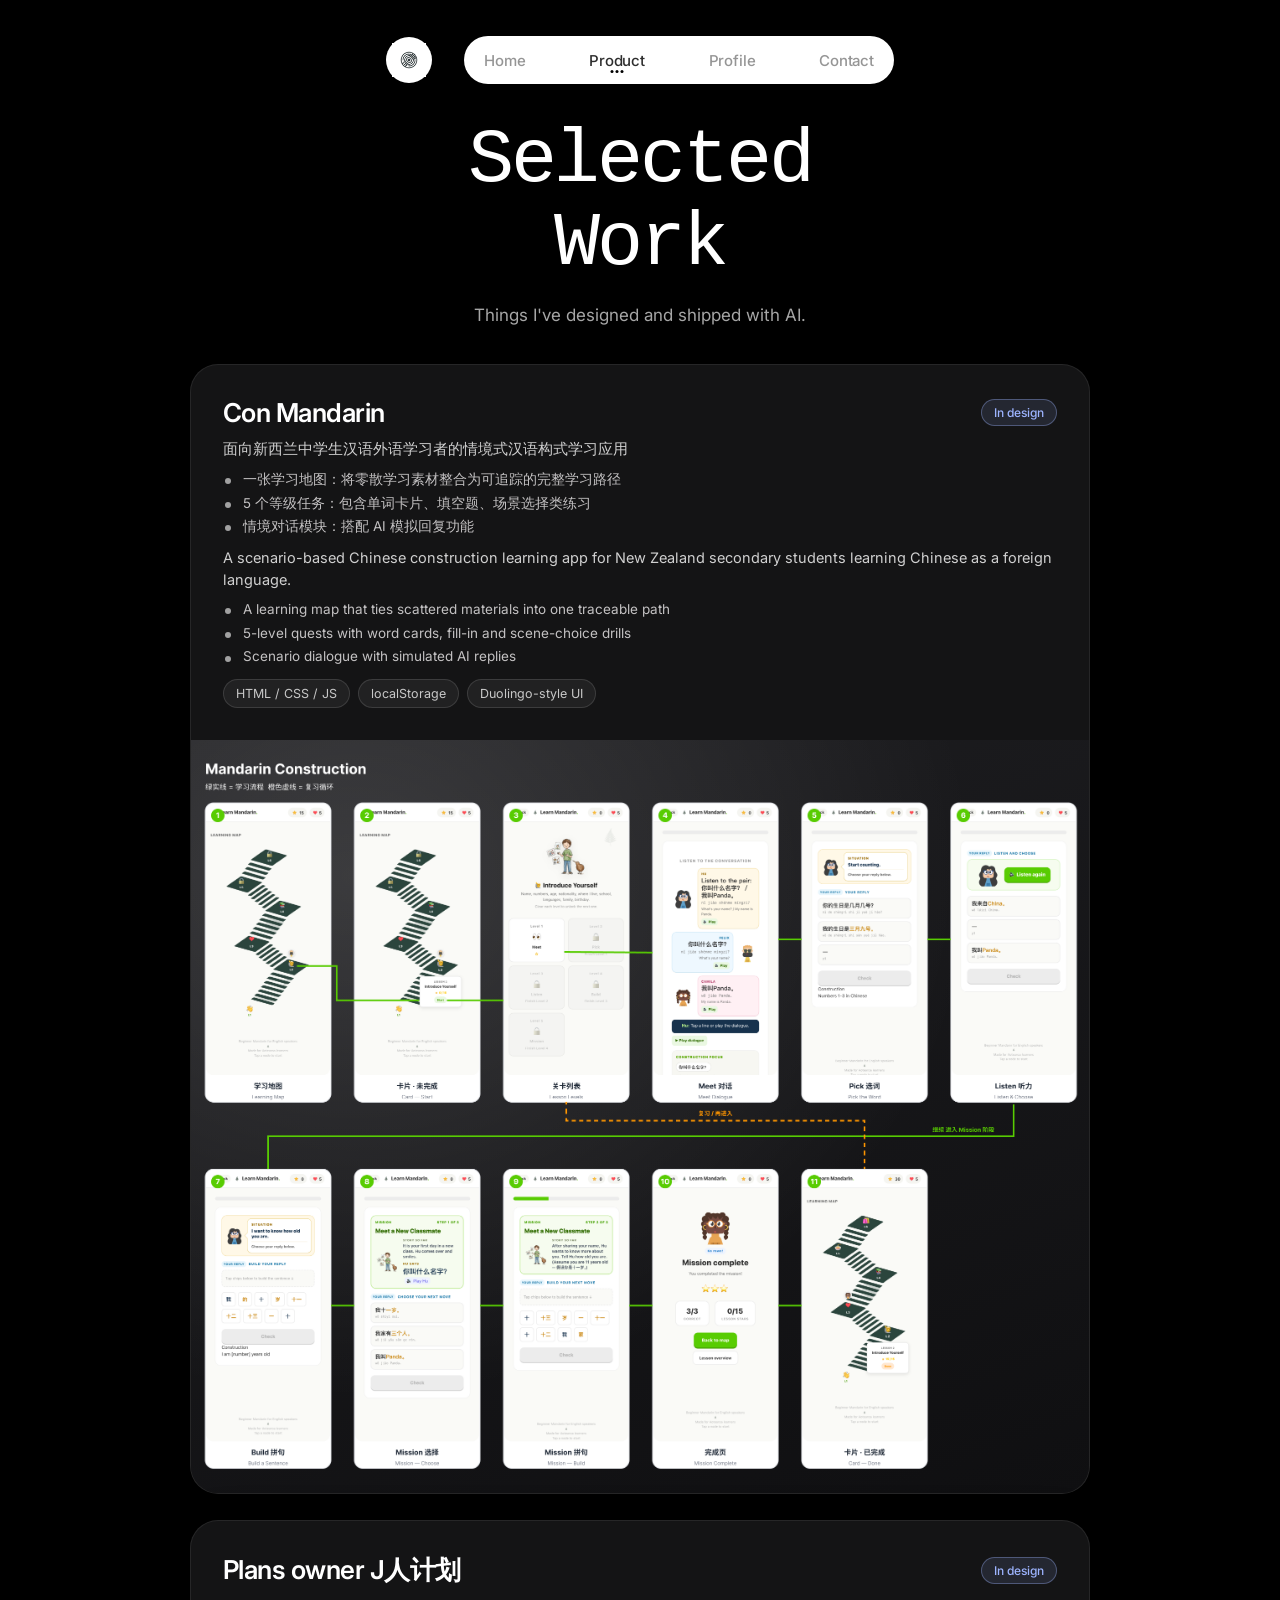
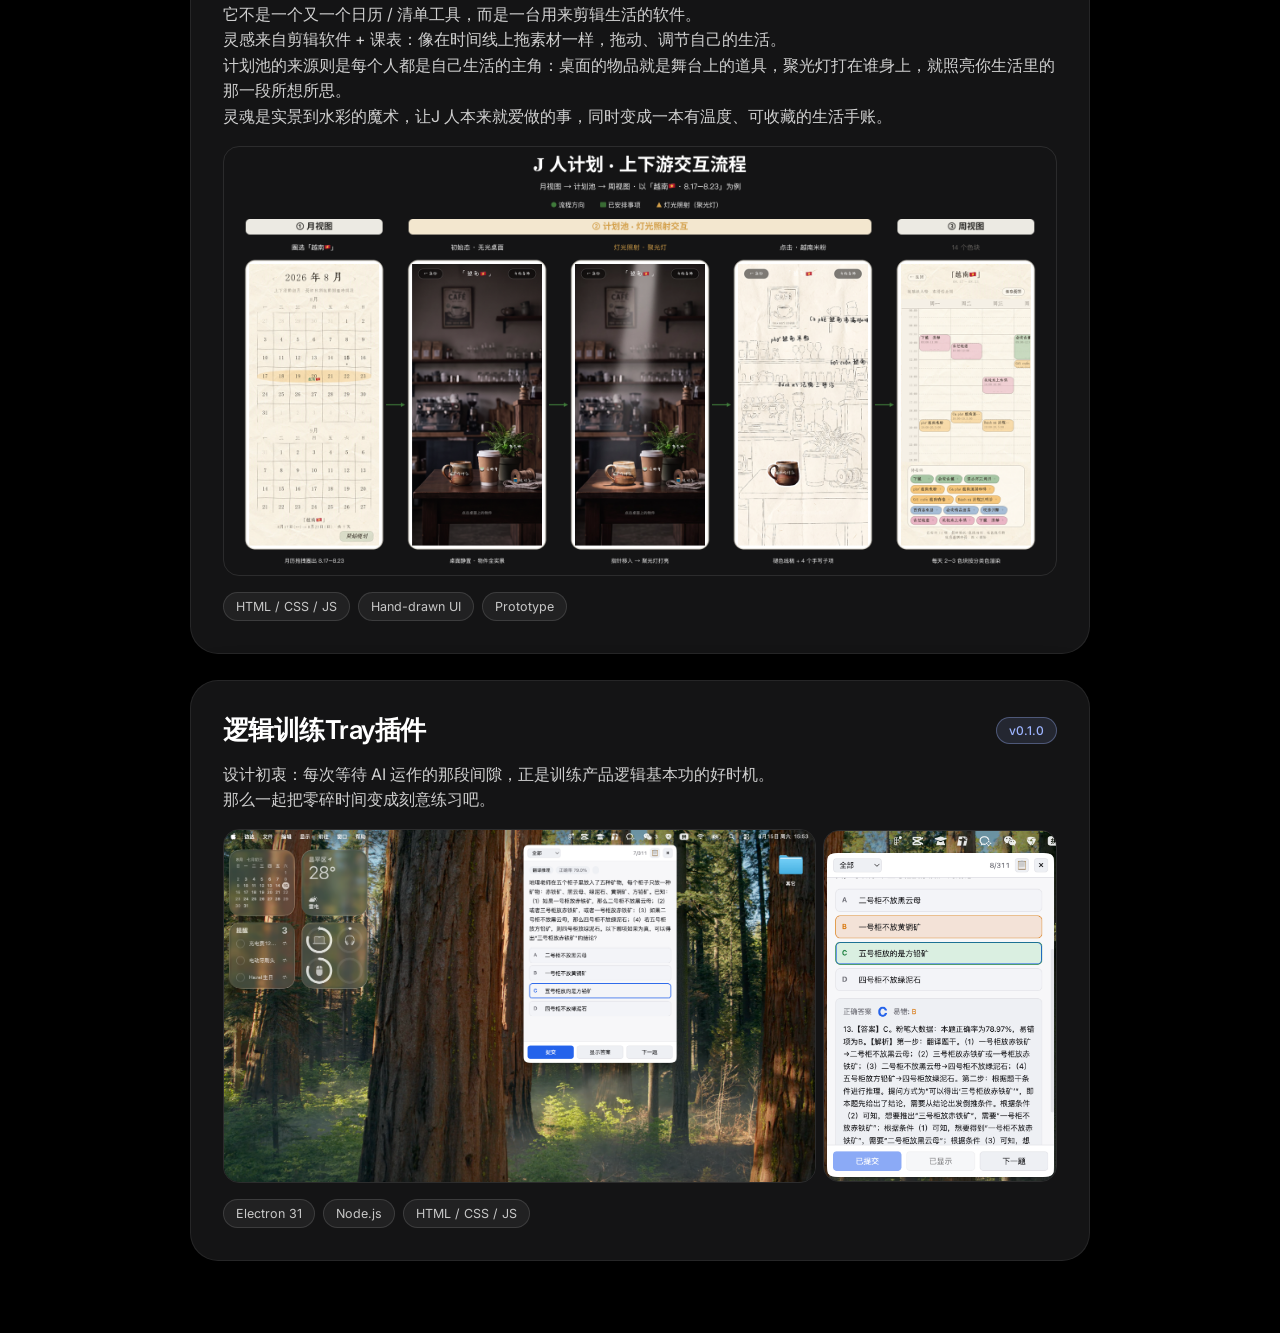
==== product.html @ a09fa34e "Initial commit: Intelligence That Grows With You landing page" ====
<!DOCTYPE html>
<html lang="en">
<head>
  <meta charset="UTF-8" />
  <meta name="viewport" content="width=device-width, initial-scale=1.0" />
  <title>Selected Work — Intelligence That Grows With You</title>

  <link rel="preconnect" href="https://fonts.googleapis.com" />
  <link rel="preconnect" href="https://fonts.gstatic.com" crossorigin />
  <link
    href="https://fonts.googleapis.com/css2?family=Inter:wght@400;500;600&display=swap"
    rel="stylesheet"
  />
  <link
    href="https://db.onlinewebfonts.com/c/8cb707a9b8a73f8a7403336b861c3074?family=BubbledotICG-FinePos"
    rel="stylesheet"
  />
  <link rel="stylesheet" href="styles.css?v=2" />
</head>
<body class="scroll-page">
  <div class="bg" aria-hidden="true">
    <video class="bg-video" autoplay muted loop playsinline>
      <source
        src="https://d8j0ntlcm91z4.cloudfront.net/user_38xzZboKViGWJOttwIXH07lWA1P/hf_20260809_012548_ef22562c-c0ae-4816-ad9d-f8922af4e6a7.mp4"
        type="video/mp4"
      />
    </video>
  </div>

  <div class="page page-scroll">
    <header class="header">
      <a class="logo" href="index.html" aria-label="Home">
        <img src="assets/logo.webp" alt="" width="52" height="52" />
      </a>

      <nav class="nav-pill" aria-label="Primary">
        <a class="nav-link" href="index.html">Home</a>
        <a class="nav-link active" href="product.html">Product</a>
        <a class="nav-link" href="profile.html">Profile</a>
        <a class="nav-link" href="contact.html">Contact</a>
      </nav>

      <button
        class="burger"
        type="button"
        aria-label="Menu"
        aria-expanded="false"
        aria-controls="mobile-menu"
      >
        <span></span><span></span><span></span>
      </button>
    </header>

    <main class="work">
      <h1 class="work-title">
        <span class="line">Selected</span>
        <span class="line">Work</span>
      </h1>

      <p class="work-sub anim" style="--d: 0.3s">
        Things I've designed and shipped with AI.
      </p>

      <div class="cards">
        <!-- Featured: 构式小课堂 -->
        <article class="card featured anim" style="--d: 0.42s">
          <div class="card-media">
            <img src="assets/shot-construct-v3.png" alt="构式小课堂学习地图" />
          </div>
          <div class="card-body">
            <div class="card-top">
              <h2 class="card-title">Con Mandarin</h2>
              <span class="badge badge-wip">In design</span>
            </div>
            <p class="card-tagline">
              面向新西兰中学生汉语外语学习者的情境式汉语构式学习应用
            </p>
            <ul class="card-points">
              <li>一张学习地图：将零散学习素材整合为可追踪的完整学习路径</li>
              <li>5 个等级任务：包含单词卡片、填空题、场景选择类练习</li>
              <li>情境对话模块：搭配 AI 模拟回复功能</li>
            </ul>
            <p class="card-tagline">
              A scenario-based Chinese construction learning app for New Zealand
              secondary students learning Chinese as a foreign language.
            </p>
            <ul class="card-points">
              <li>A learning map that ties scattered materials into one traceable path</li>
              <li>5-level quests with word cards, fill-in and scene-choice drills</li>
              <li>Scenario dialogue with simulated AI replies</li>
            </ul>
            <div class="card-tags">
              <span>HTML / CSS / JS</span>
              <span>localStorage</span>
              <span>Duolingo-style UI</span>
            </div>
          </div>
        </article>

        <!-- Compact: J人计划规划工具 -->
        <article class="card compact anim" style="--d: 0.52s">
          <div class="card-body">
            <div class="card-top">
              <h2 class="card-title">Plans owner J人计划</h2>
              <span class="badge badge-wip">In design</span>
            </div>
            <p class="card-tagline">
              它不是一个又一个日历 / 清单工具，而是一台用来剪辑生活的软件。<br />
              灵感来自剪辑软件 + 课表：像在时间线上拖素材一样，拖动、调节自己的生活。<br />
              计划池的来源则是每个人都是自己生活的主角：桌面的物品就是舞台上的道具，聚光灯打在谁身上，就照亮你生活里的那一段所想所思。<br />
              灵魂是实景到水彩的魔术，让J 人本来就爱做的事，同时变成一本有温度、可收藏的生活手账。
            </p>
            <div class="card-screens card-screens--flow">
              <img
                src="assets/shot-plan-j-flow.png"
                alt="J人计划交互流程：月视图 → 计划池 → 灯光照射 → 点亮贴起来 → 周视图"
              />
            </div>
            <div class="card-tags">
              <span>HTML / CSS / JS</span>
              <span>Hand-drawn UI</span>
              <span>Prototype</span>
            </div>
          </div>
        </article>

        <!-- Compact: lj-tray -->
        <article class="card compact anim" style="--d: 0.62s">
          <div class="card-body">
            <div class="card-top">
              <h2 class="card-title">逻辑训练Tray插件</h2>
              <span class="badge badge-wip">v0.1.0</span>
            </div>
            <p class="card-tagline">
              设计初衷：每次等待 AI 运作的那段间隙，正是训练产品逻辑基本功的好时机。<br />
              那么一起把零碎时间变成刻意练习吧。
            </p>
            <div class="card-screens card-screens--tray">
              <img src="assets/shot-lj-tray-1.png" alt="逻辑训练Tray插件 macOS 菜单栏界面" />
              <img src="assets/shot-lj-tray-2.png" alt="逻辑训练Tray插件答题界面" />
            </div>
            <div class="card-tags">
              <span>Electron 31</span>
              <span>Node.js</span>
              <span>HTML / CSS / JS</span>
            </div>
          </div>
        </article>
      </div>
    </main>
  </div>

  <div class="menu-overlay" hidden></div>
  <div class="menu-sheet" id="mobile-menu" hidden>
    <a class="menu-link" href="index.html">Home</a>
    <a class="menu-link active" href="product.html">Product</a>
    <a class="menu-link" href="profile.html">Profile</a>
    <a class="menu-link" href="contact.html">Contact</a>
  </div>

  <script src="main.js?v=2" defer></script>
</body>
</html>
---- styles.css ----
/* ============================================================
   Intelligence Designed To Evolve — landing page
   ============================================================ */

@font-face {
  font-family: "Geist Pixel Circle";
  src: url("fonts/GeistPixel-Circle.woff2") format("woff2");
  font-weight: 400;
  font-display: swap;
}

:root {
  --bg: #000000;
  --text: #ffffff;
  --muted: #8e8e8e;
  --nav-text: #2e2e2e;
  --pill-dark: #28282a;
  --sign-in-text: #c8c8c8;
  --nav-shadow: 0 4px 14px rgba(0, 0, 0, 0.16);
  --trust-bg: #28282a;
  --trust-border: rgba(255, 255, 255, 0.4);
  --trust-text: #c4c2c3;
  --font-sans: "Inter", "Segoe UI", system-ui, sans-serif;
  --font-display: "BubbledotICG-FinePos", "Geist Pixel Circle", monospace;
}

* {
  box-sizing: border-box;
  margin: 0;
  padding: 0;
}

html,
body {
  height: 100%;
}

body {
  background: var(--bg);
  color: var(--text);
  font-family: var(--font-sans);
  overflow: hidden;
  height: 100vh;
  height: 100dvh;
  -webkit-font-smoothing: antialiased;
  -moz-osx-font-smoothing: grayscale;
}

[hidden] {
  display: none !important;
}

/* ============================== Background ============================== */

.bg {
  position: absolute;
  inset: 0;
  background: #000;
  overflow: hidden;
  z-index: 0;
}

.bg-video {
  position: absolute;
  inset: 0;
  width: 100%;
  height: 100%;
  object-fit: cover;
  pointer-events: none;
  z-index: 0;
}

/* ============================== Page layout ============================== */

.page {
  position: relative;
  z-index: 1;
  display: flex;
  flex-direction: column;
  align-items: center;
  justify-content: center;
  padding: clamp(20px, 3vh, 40px) clamp(16px, 3.4vw, 40px);
  height: 100vh;
  height: 100dvh;
  overflow: hidden;
}

/* ============================== Header ============================== */

.header {
  flex-shrink: 0;
  display: flex;
  align-items: center;
  justify-content: center;
  gap: clamp(20px, 3vw, 32px);
  width: 100%;
  max-width: 900px;
  z-index: 1;
  animation: slideDown 0.7s cubic-bezier(0.22, 1, 0.36, 1) both;
}

@keyframes slideDown {
  from {
    opacity: 0;
    transform: translateY(-18px);
  }
  to {
    opacity: 1;
    transform: translateY(0);
  }
}

.logo {
  flex-shrink: 0;
  display: grid;
  place-items: center;
  width: clamp(40px, 4.4vw, 46px);
  height: clamp(40px, 4.4vw, 46px);
  border-radius: 50%;
  background: #fff;
  box-shadow: var(--nav-shadow);
  border: none;
  cursor: pointer;
  transition: transform 0.3s ease;
}

.logo:hover {
  transform: scale(1.04);
}

.logo img {
  width: 72%;
  height: 72%;
  object-fit: contain;
}

.nav-pill {
  display: flex;
  align-items: center;
  justify-content: space-between;
  gap: 4px;
  background: #fff;
  height: clamp(44px, 5.2vw, 48px);
  max-width: 430px;
  flex: 1;
  padding: 4px 8px;
  border-radius: 999px;
  box-shadow: var(--nav-shadow);
}

.nav-link {
  position: relative;
  font-family: var(--font-sans);
  font-weight: 500;
  font-size: clamp(13px, 1.4vw, 15px);
  letter-spacing: -0.01em;
  color: var(--nav-text);
  text-decoration: none;
  white-space: nowrap;
  padding: 8px 12px;
  opacity: 0.5;
  transition: opacity 0.2s ease;
}

.nav-link:hover {
  opacity: 0.75;
}

.nav-link.active {
  opacity: 1;
}

.nav-link.active::after {
  content: "";
  position: absolute;
  left: 50%;
  bottom: 5px;
  transform: translateX(-50%);
  width: 3px;
  height: 3px;
  border-radius: 50%;
  background: #000;
  box-shadow: -5px 0 0 #000, 5px 0 0 #000;
}

/* ============================== Hero ============================== */

.hero {
  flex: 1;
  display: flex;
  flex-direction: column;
  align-items: center;
  justify-content: center;
  text-align: center;
  width: 100%;
  max-width: 1100px;
  z-index: 1;
}

.headline {
  font-family: var(--font-display);
  font-weight: 400;
  color: #fff;
  font-size: clamp(32px, 7vw, 112px);
  letter-spacing: -0.04em;
  line-height: 1.12;
  margin-bottom: clamp(12px, 2.2vh, 22px);
}

.headline .line {
  display: block;
  white-space: nowrap;
  overflow: hidden;
  opacity: 0;
  transform: translateY(14px);
  animation: headlineFade 0.85s cubic-bezier(0.22, 1, 0.36, 1) forwards;
}

.headline .line:nth-child(1) {
  animation-delay: 0.12s;
}

.headline .line:nth-child(2) {
  animation-delay: 0.3s;
}

@keyframes headlineFade {
  to {
    opacity: 1;
    transform: translateY(0);
  }
}

.subhead {
  max-width: min(560px, 92%);
  margin: 0 auto clamp(24px, 3.8vh, 36px);
  font-size: clamp(calc(14px + 2pt), calc(1.6vw + 2pt), calc(18px + 2pt));
  line-height: 1.55;
  font-weight: 400;
  color: #d0d0d0;
  opacity: 0.8;
}

.cta {
  display: inline-flex;
  align-items: center;
  justify-content: center;
  padding: clamp(11px, 1.6vh, 13px) clamp(22px, 3vw, 28px);
  border: none;
  border-radius: 999px;
  background: #fff;
  color: #000;
  font-family: var(--font-sans);
  font-weight: 600;
  font-size: clamp(13.5px, 1.5vw, 14.5px);
  cursor: pointer;
  text-decoration: none;
  box-shadow: 0 0 0 1px rgba(255, 255, 255, 0.15),
    0 0 22px rgba(255, 255, 255, 0.32), 0 0 44px rgba(255, 255, 255, 0.12);
  transition: transform 0.3s ease, box-shadow 0.3s ease;
}

.cta:hover {
  transform: translateY(-2px) scale(1.02);
  box-shadow: 0 0 0 1px rgba(255, 255, 255, 0.25),
    0 0 30px rgba(255, 255, 255, 0.5), 0 0 60px rgba(255, 255, 255, 0.2);
}

/* ============================== Stats footer ============================== */

.stats {
  flex-shrink: 0;
  display: grid;
  grid-template-columns: repeat(4, 1fr);
  gap: clamp(24px, 4vw, 64px);
  width: 100%;
  max-width: 1120px;
  z-index: 1;
  text-align: center;
}

.stat {
  display: flex;
  flex-direction: column;
  align-items: center;
  gap: 4px;
}

.stat-icon {
  font-family: var(--font-display);
  color: #fff;
  font-size: clamp(22px, 3vw, 33px);
  line-height: 1;
}

.stat-value {
  font-family: var(--font-sans);
  font-weight: 500;
  color: #fff;
  font-size: clamp(18px, 2.2vw, 26px);
  letter-spacing: -0.025em;
  font-variant-numeric: tabular-nums;
  line-height: 1.1;
}

.stat-label {
  color: var(--muted);
  font-size: clamp(11px, 1.2vw, 13px);
}

/* ============================== Shared entrance ============================== */

.anim {
  opacity: 0;
  transform: translateY(22px) scale(0.98);
  filter: blur(6px);
  animation: reveal 0.85s cubic-bezier(0.22, 1, 0.36, 1) forwards;
  animation-delay: var(--d, 0s);
}

.anim.anim-pulse {
  animation-name: revealPulse;
}

/* Released by JS after the entrance finishes so hover transforms work */
.anim-done {
  animation: none;
  opacity: 1;
  transform: none;
  filter: none;
}

@keyframes reveal {
  to {
    opacity: 1;
    transform: translateY(0) scale(1);
    filter: blur(0);
  }
}

@keyframes revealPulse {
  0% {
    opacity: 0;
    transform: translateY(22px) scale(0.98);
    filter: blur(6px);
  }
  55% {
    opacity: 1;
    transform: translateY(-2px) scale(1.04);
    filter: blur(0);
  }
  100% {
    opacity: 1;
    transform: translateY(0) scale(1);
    filter: blur(0);
  }
}

/* ============================== Mobile menu ============================== */

.burger {
  display: none;
  flex-direction: column;
  align-items: center;
  justify-content: center;
  gap: 5px;
  width: 48px;
  height: 48px;
  border: none;
  border-radius: 50%;
  background: var(--pill-dark);
  cursor: pointer;
  transition: background 0.3s ease;
}

.burger span {
  display: block;
  width: 18px;
  height: 1.5px;
  background: #fff;
  transition: transform 0.3s ease, background 0.3s ease, opacity 0.3s ease;
}

.burger.open {
  background: #fff;
}

.burger.open span {
  background: #000;
}

.burger.open span:nth-child(1) {
  transform: translateY(6.5px) rotate(45deg);
}

.burger.open span:nth-child(2) {
  opacity: 0;
}

.burger.open span:nth-child(3) {
  transform: translateY(-6.5px) rotate(-45deg);
}

.menu-overlay {
  position: fixed;
  inset: 0;
  background: rgba(0, 0, 0, 0.62);
  backdrop-filter: blur(6px);
  -webkit-backdrop-filter: blur(6px);
  z-index: 10;
  animation: overlayIn 0.28s ease both;
}

@keyframes overlayIn {
  from {
    opacity: 0;
  }
  to {
    opacity: 1;
  }
}

.menu-sheet {
  position: fixed;
  top: clamp(84px, 14vh, 104px);
  left: 50%;
  transform: translateX(-50%);
  display: flex;
  flex-direction: column;
  width: min(360px, calc(100% - 32px));
  padding: 22px 18px 20px;
  border-radius: 28px;
  background: #fff;
  box-shadow: 0 20px 60px rgba(0, 0, 0, 0.45);
  z-index: 11;
  animation: menuIn 0.38s cubic-bezier(0.22, 1, 0.36, 1) both;
}

@keyframes menuIn {
  from {
    opacity: 0;
    transform: translateX(-50%) translateY(-12px) scale(0.97);
  }
  to {
    opacity: 1;
    transform: translateX(-50%) translateY(0) scale(1);
  }
}

.menu-link {
  position: relative;
  display: block;
  padding: 14px 16px;
  text-align: center;
  font-family: var(--font-sans);
  font-weight: 500;
  font-size: 16px;
  color: #2e2e2e;
  text-decoration: none;
  opacity: 0;
  animation: linkIn 0.4s cubic-bezier(0.22, 1, 0.36, 1) forwards;
  animation-delay: var(--d, 0s);
}

.menu-link:nth-child(1) {
  --d: 0.05s;
}

.menu-link:nth-child(2) {
  --d: 0.1s;
}

.menu-link:nth-child(3) {
  --d: 0.15s;
}

.menu-link:nth-child(4) {
  --d: 0.2s;
}

.menu-link.active::after {
  content: "";
  position: absolute;
  left: 50%;
  bottom: 8px;
  transform: translateX(-50%);
  width: 3px;
  height: 3px;
  border-radius: 50%;
  background: #000;
  box-shadow: -5px 0 0 #000, 5px 0 0 #000;
}

@keyframes linkIn {
  from {
    opacity: 0;
    transform: translateY(8px);
  }
  to {
    opacity: 1;
    transform: translateY(0);
  }
}

/* ============================== Responsive ============================== */

@media (max-width: 720px) {
  .nav-pill,
  .sign-in {
    display: none;
  }

  .header {
    justify-content: space-between;
  }

  .logo {
    width: 48px;
    height: 48px;
  }

  .burger {
    display: flex;
  }

  .headline {
    letter-spacing: -0.08em;
    line-height: 1.05;
  }

  .stats {
    grid-template-columns: repeat(2, 1fr);
    gap: clamp(14px, 3vw, 24px);
  }
}

@media (max-width: 420px) {
  .headline {
    letter-spacing: -0.09em;
    line-height: 1.04;
  }
}

@media (max-height: 700px) {
  .hero {
    justify-content: center;
  }

  .headline {
    margin-bottom: clamp(8px, 1.4vh, 14px);
  }

  .subhead {
    margin-bottom: clamp(14px, 2.4vh, 22px);
  }
}

/* ============================== Reduced motion ============================== */

@media (prefers-reduced-motion: reduce) {
  .header,
  .anim,
  .headline .line,
  .menu-link,
  .menu-overlay,
  .menu-sheet {
    animation: none !important;
  }

  .anim,
  .headline .line,
  .menu-link {
    opacity: 1 !important;
    transform: none !important;
    filter: none !important;
  }

  .headline {
    color: #fff;
  }
}

/* ============================== Product / Work page ============================== */

.scroll-page {
  overflow-y: auto;
  overflow-x: hidden;
}

.scroll-page .bg {
  position: fixed;
}

.page-scroll {
  height: auto;
  min-height: 100vh;
  min-height: 100dvh;
  justify-content: flex-start;
  overflow: visible;
  padding-top: clamp(24px, 4vh, 48px);
  padding-bottom: clamp(40px, 8vh, 96px);
  gap: clamp(20px, 4vh, 36px);
}

.work {
  flex: 1;
  display: flex;
  flex-direction: column;
  align-items: center;
  width: 100%;
  max-width: 900px;
  z-index: 1;
}

.work-title {
  font-family: var(--font-display);
  font-weight: 400;
  color: #fff;
  font-size: clamp(36px, 6vw, 84px);
  letter-spacing: -0.04em;
  line-height: 1.08;
  text-align: center;
  margin-bottom: clamp(10px, 1.8vh, 18px);
}

.work-title .line {
  display: block;
  white-space: nowrap;
  overflow: hidden;
  opacity: 0;
  transform: translateY(14px);
  animation: headlineFade 0.85s cubic-bezier(0.22, 1, 0.36, 1) forwards;
}

.work-title .line:nth-child(1) {
  animation-delay: 0.12s;
}

.work-title .line:nth-child(2) {
  animation-delay: 0.3s;
}

.work-sub {
  max-width: min(560px, 92%);
  margin: 0 auto clamp(28px, 4vh, 44px);
  text-align: center;
  font-size: clamp(14px, 1.6vw, 17px);
  line-height: 1.55;
  font-weight: 400;
  color: #d0d0d0;
  opacity: 0.8;
}

.cards {
  display: flex;
  flex-direction: column;
  gap: clamp(16px, 2.6vw, 26px);
  width: 100%;

  /* ---- card / image display params ---- */
  --card-radius: 28px;
  --card-border-w: 1px;
  --card-border-a: 0.08;
  --card-pad: clamp(22px, 3.4vw, 32px);
  --media-width: 32%;
  --media-minh: 240px;
  --media-fit: cover;
  --screen-maxw: 360px;
  --screens-gap: 7px;
  --shot-border-w: 1px;
  --shot-border-a: 0.1;
  --shot-radius: 16px;
}

.card {
  display: flex;
  flex-direction: column;
  width: 100%;
  background: rgba(28, 28, 30, 0.72);
  border: var(--card-border-w) solid rgba(255, 255, 255, var(--card-border-a));
  border-radius: var(--card-radius);
  overflow: hidden;
  backdrop-filter: blur(14px);
  -webkit-backdrop-filter: blur(14px);
  box-shadow: 0 20px 50px rgba(0, 0, 0, 0.35);
}

.card-media {
  position: relative;
  display: grid;
  place-items: center;
  min-height: 200px;
  background:
    radial-gradient(120% 120% at 18% 18%, rgba(255, 255, 255, 0.14), transparent 58%),
    linear-gradient(160deg, #1e1e21, #0f0f11);
  overflow: hidden;
}

.media-glyph {
  font-family: var(--font-display);
  font-size: clamp(46px, 7vw, 70px);
  color: #fff;
  letter-spacing: -0.02em;
  line-height: 1;
  text-shadow: 0 0 30px rgba(255, 255, 255, 0.25);
}

.media-node {
  position: absolute;
  width: 9px;
  height: 9px;
  border-radius: 50%;
  background: rgba(255, 255, 255, 0.55);
  box-shadow: 0 0 12px rgba(255, 255, 255, 0.5);
}

.media-node.n1 { left: 20%; bottom: 26%; }
.media-node.n2 { left: 38%; bottom: 14%; }
.media-node.n3 { left: 62%; bottom: 22%; }
.media-node.n4 { left: 80%; bottom: 34%; }

.card-body {
  display: flex;
  flex-direction: column;
  gap: 14px;
  padding: clamp(22px, 3.4vw, 32px);
}

.card-top {
  display: flex;
  align-items: center;
  justify-content: space-between;
  gap: 12px;
  flex-wrap: wrap;
}

.card-title {
  font-family: var(--font-sans);
  font-weight: 600;
  font-size: clamp(20px, 2.4vw, 26px);
  letter-spacing: -0.02em;
  color: #fff;
}

.badge {
  flex-shrink: 0;
  font-family: var(--font-sans);
  font-weight: 500;
  font-size: 12px;
  padding: 5px 12px;
  border-radius: 999px;
  white-space: nowrap;
}

.badge-live {
  color: #7ee2a8;
  background: rgba(126, 226, 168, 0.12);
  border: 1px solid rgba(126, 226, 168, 0.35);
}

.badge-wip {
  color: #9db4ff;
  background: rgba(157, 180, 255, 0.12);
  border: 1px solid rgba(157, 180, 255, 0.35);
}

.card-tagline {
  font-size: clamp(14px, 1.6vw, 16px);
  line-height: 1.6;
  color: #d0d0d0;
}

.card-points {
  list-style: none;
  display: flex;
  flex-direction: column;
  gap: 8px;
}

.card-points li {
  position: relative;
  padding-left: 20px;
  font-size: clamp(13px, 1.5vw, 15px);
  line-height: 1.55;
  color: #c4c2c3;
}

.card-points li::before {
  content: "";
  position: absolute;
  left: 2px;
  top: 0.6em;
  width: 6px;
  height: 6px;
  border-radius: 50%;
  background: #fff;
  opacity: 0.6;
}

.card-tags {
  display: flex;
  flex-wrap: wrap;
  gap: 8px;
  margin-top: 2px;
}

.card-tags span {
  font-family: var(--font-sans);
  font-size: 12.5px;
  color: #c8c8c8;
  padding: 6px 12px;
  border-radius: 999px;
  background: rgba(255, 255, 255, 0.06);
  border: 1px solid rgba(255, 255, 255, 0.12);
}

.card.featured {
  flex-direction: column-reverse;
  align-items: stretch;
}

.card.featured .card-media {
  width: 100%;
  min-height: clamp(300px, 42vw, 520px);
}

.card.featured .card-media img {
  object-fit: contain;
}

/* 双语对照内容更紧凑 */
.card.featured .card-body {
  gap: 10px;
}

.card.featured .card-tagline {
  font-size: clamp(13px, 1.5vw, 14.5px);
  line-height: 1.5;
}

.card.featured .card-points {
  gap: 4px;
}

.card.featured .card-points li {
  font-size: clamp(12px, 1.4vw, 13.5px);
  line-height: 1.45;
}

@media (prefers-reduced-motion: reduce) {
  .work-title .line {
    animation: none;
    opacity: 1;
    transform: none;
  }
}

/* Card screenshots */
.card-media img {
  width: 100%;
  height: 100%;
  object-fit: var(--media-fit);
  display: block;
}

.card-screen {
  margin-top: 2px;
  display: flex;
  justify-content: center;
}

.card-screen img {
  width: 100%;
  max-width: var(--screen-maxw);
  height: auto;
  display: block;
  border-radius: var(--shot-radius);
  border: var(--shot-border-w) solid rgba(255, 255, 255, var(--shot-border-a));
}

.card-screens {
  display: grid;
  grid-template-columns: 1fr 1fr;
  gap: var(--screens-gap);
  margin-top: 2px;
}

.card-screens--tray {
  grid-template-columns: 2.53fr 1fr;
  align-items: center;
}

.card-screens--flow {
  grid-template-columns: 1fr;
}

.card-screens img {
  width: 100%;
  height: auto;
  display: block;
  border-radius: var(--shot-radius);
  border: var(--shot-border-w) solid rgba(255, 255, 255, var(--shot-border-a));
}

@media (max-width: 540px) {
  .card-screens {
    grid-template-columns: 1fr;
  }
}

/* Hero readability over bright video bg */
.work-title {
  text-shadow:
    0 0 8px rgba(0, 0, 0, 0.45),
    0 0 22px rgba(0, 0, 0, 0.4),
    0 0 48px rgba(0, 0, 0, 0.35);
}

.work-sub {
  text-shadow:
    0 0 6px rgba(0, 0, 0, 0.5),
    0 0 16px rgba(0, 0, 0, 0.45);
}

/* ============================== Profile page ============================== */

.profile {
  flex: 1;
  display: flex;
  flex-direction: column;
  align-items: center;
  width: 100%;
  max-width: 900px;
  z-index: 1;
}

.panel {
  width: 100%;
  padding: clamp(24px, 4vw, 36px);
  background: rgba(28, 28, 30, 0.72);
  border: 1px solid rgba(255, 255, 255, 0.08);
  border-radius: 28px;
  backdrop-filter: blur(14px);
  -webkit-backdrop-filter: blur(14px);
  box-shadow: 0 20px 50px rgba(0, 0, 0, 0.35);
}

.profile-hero {
  display: flex;
  align-items: center;
  gap: clamp(22px, 3.6vw, 40px);
}

.profile-avatar {
  flex-shrink: 0;
  display: grid;
  place-items: center;
  width: clamp(96px, 14vw, 132px);
  height: clamp(96px, 14vw, 132px);
  border-radius: 50%;
  font-family: var(--font-display);
  font-size: clamp(42px, 6vw, 60px);
  line-height: 1;
  color: #000;
  background: #fff;
  box-shadow: 0 0 40px rgba(255, 255, 255, 0.18);
}

.profile-head {
  display: flex;
  flex-direction: column;
  align-items: flex-start;
  gap: 18px;
}

.profile-name {
  font-family: var(--font-display);
  font-weight: 400;
  font-size: clamp(32px, 5vw, 52px);
  letter-spacing: -0.03em;
  line-height: 1.05;
  color: #fff;
}

.profile-invite {
  font-family: var(--font-sans);
  font-size: clamp(15px, 1.7vw, 18px);
  line-height: 1.55;
  color: #d0d0d0;
  max-width: 560px;
  white-space: nowrap;
}

.profile-link {
  display: inline-flex;
  align-items: center;
  gap: 8px;
  padding: 11px 22px;
  border-radius: 999px;
  background: #fff;
  color: #000;
  font-family: var(--font-sans);
  font-weight: 600;
  font-size: 14px;
  text-decoration: none;
  box-shadow: 0 0 0 1px rgba(255, 255, 255, 0.15),
    0 0 22px rgba(255, 255, 255, 0.32), 0 0 44px rgba(255, 255, 255, 0.12);
  transition: transform 0.3s ease, box-shadow 0.3s ease;
}

.profile-link:hover {
  transform: translateY(-2px) scale(1.02);
  box-shadow: 0 0 0 1px rgba(255, 255, 255, 0.25),
    0 0 30px rgba(255, 255, 255, 0.5), 0 0 60px rgba(255, 255, 255, 0.2);
}

@media (max-width: 720px) {
  .profile-hero {
    flex-direction: column;
    align-items: flex-start;
  }
}

/* ============================== Contact page ============================== */

.contact {
  flex: 1;
  display: flex;
  flex-direction: column;
  align-items: center;
  justify-content: center;
  width: 100%;
  max-width: 900px;
  z-index: 1;
  padding: clamp(24px, 5vh, 60px) 0;
}

.contact-stage {
  display: flex;
  flex-direction: column;
  align-items: center;
  gap: clamp(14px, 2.4vw, 24px);
  width: 100%;
  max-width: 620px;
}

.contact-title {
  font-family: var(--font-display);
  font-weight: 400;
  font-size: clamp(40px, 6vw, 72px);
  letter-spacing: -0.04em;
  color: #fff;
  text-align: center;
  margin-bottom: clamp(8px, 1.4vw, 16px);
  text-shadow:
    0 0 8px rgba(0, 0, 0, 0.5),
    0 0 22px rgba(0, 0, 0, 0.45),
    0 0 48px rgba(0, 0, 0, 0.4);
}

.contact-row {
  display: flex;
  align-items: center;
  gap: 14px;
}

.contact-label {
  flex-shrink: 0;
  width: 72px;
  font-family: var(--font-sans);
  font-size: 12px;
  font-weight: 500;
  letter-spacing: 0.1em;
  text-transform: uppercase;
  color: var(--muted);
  text-shadow:
    0 0 8px rgba(0, 0, 0, 0.6),
    0 0 16px rgba(0, 0, 0, 0.5);
}

.contact-value {
  flex: 1;
  font-family: var(--font-display);
  font-size: clamp(20px, 2.4vw, 28px);
  letter-spacing: -0.02em;
  color: #fff;
  text-decoration: none;
  word-break: break-all;
  min-width: 0;
  text-shadow:
    0 0 8px rgba(0, 0, 0, 0.5),
    0 0 22px rgba(0, 0, 0, 0.45);
}

a.contact-value:hover {
  opacity: 0.78;
}

.copy-btn {
  flex-shrink: 0;
  padding: 8px 18px;
  border-radius: 999px;
  border: 1px solid rgba(255, 255, 255, 0.3);
  background: rgba(0, 0, 0, 0.35);
  color: #fff;
  font-family: var(--font-sans);
  font-size: 12.5px;
  font-weight: 500;
  letter-spacing: 0.02em;
  cursor: pointer;
  text-shadow: 0 0 8px rgba(0, 0, 0, 0.5);
  transition: background 0.25s ease, color 0.25s ease,
    border-color 0.25s ease, transform 0.25s ease;
}

.copy-btn:hover {
  background: #fff;
  color: #000;
  border-color: #fff;
  transform: translateY(-1px);
}

.copy-btn.copied {
  background: #7ee2a8;
  color: #000;
  border-color: #7ee2a8;
  transform: translateY(-1px);
}

@media (max-width: 540px) {
  .contact-row {
    flex-wrap: wrap;
  }

  .contact-label {
    width: 100%;
    margin-bottom: 2px;
  }

  .contact-value {
    font-size: clamp(18px, 5.2vw, 22px);
  }
}
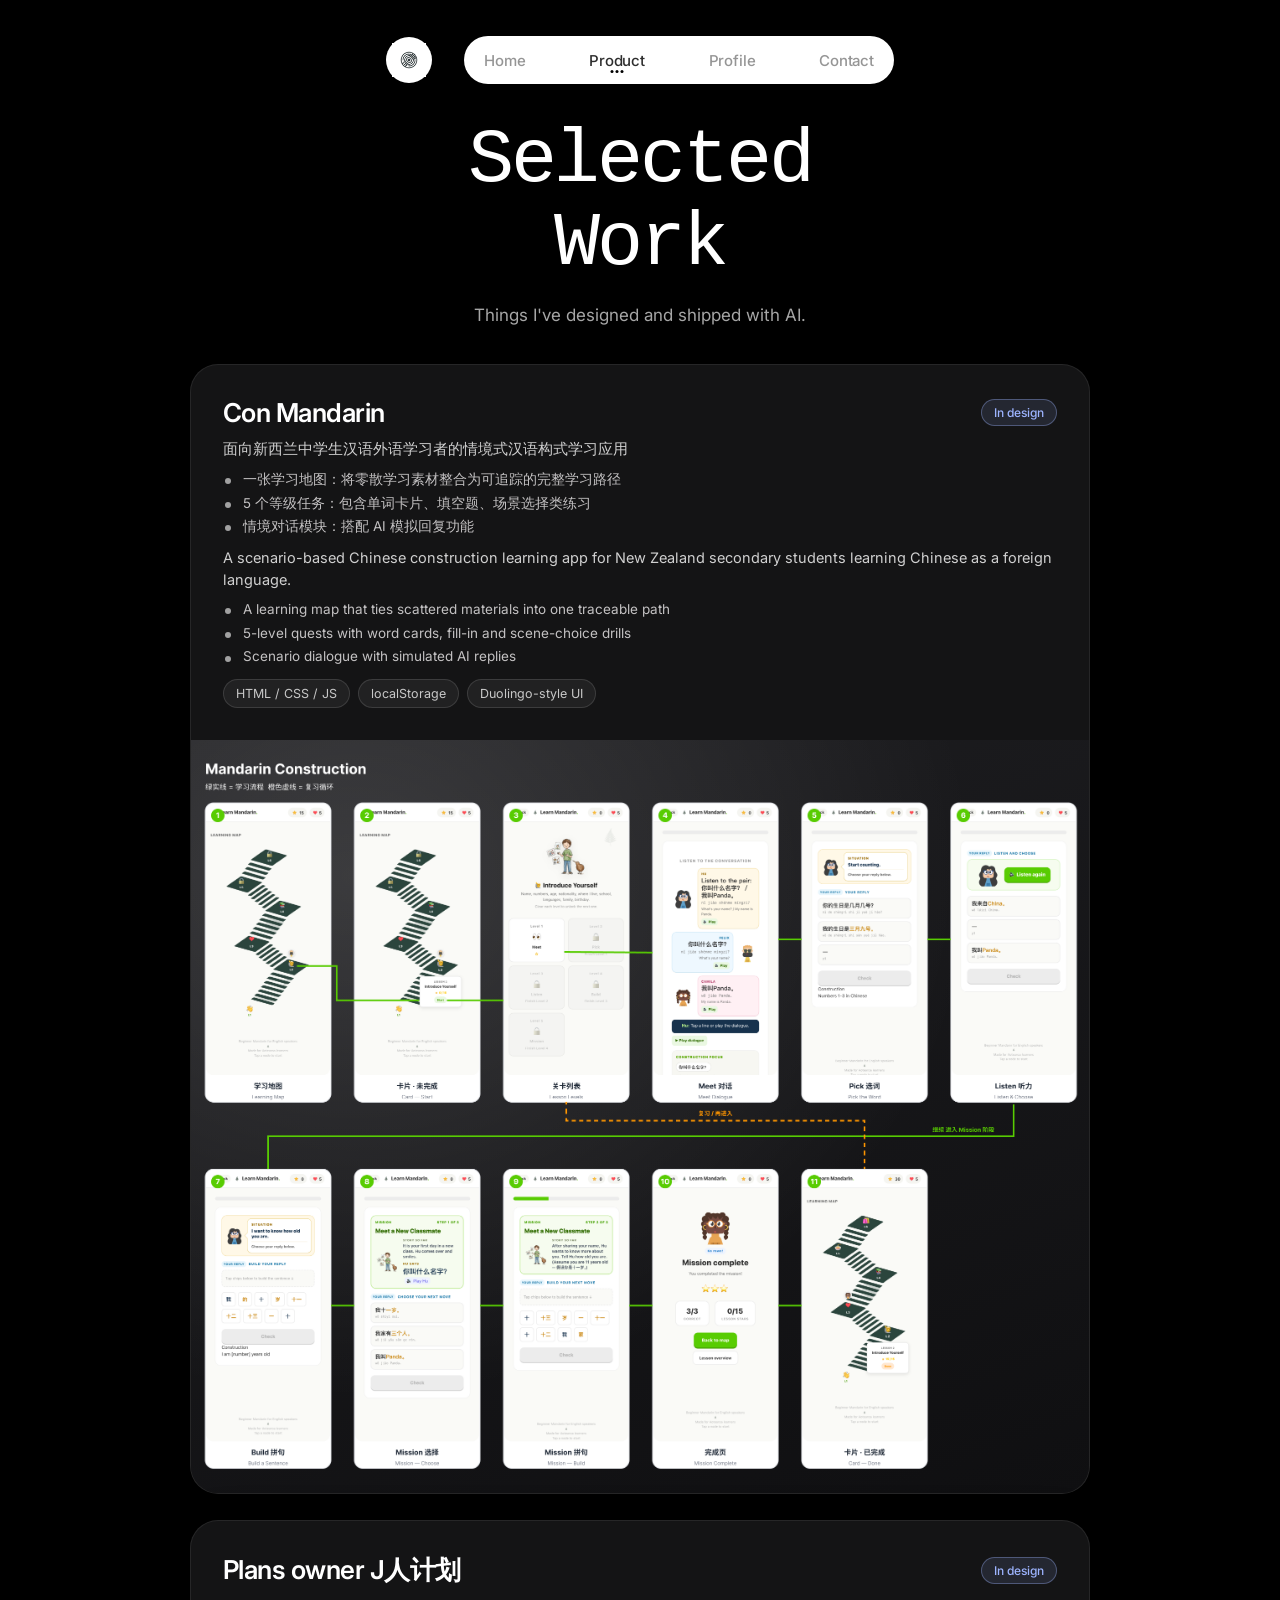
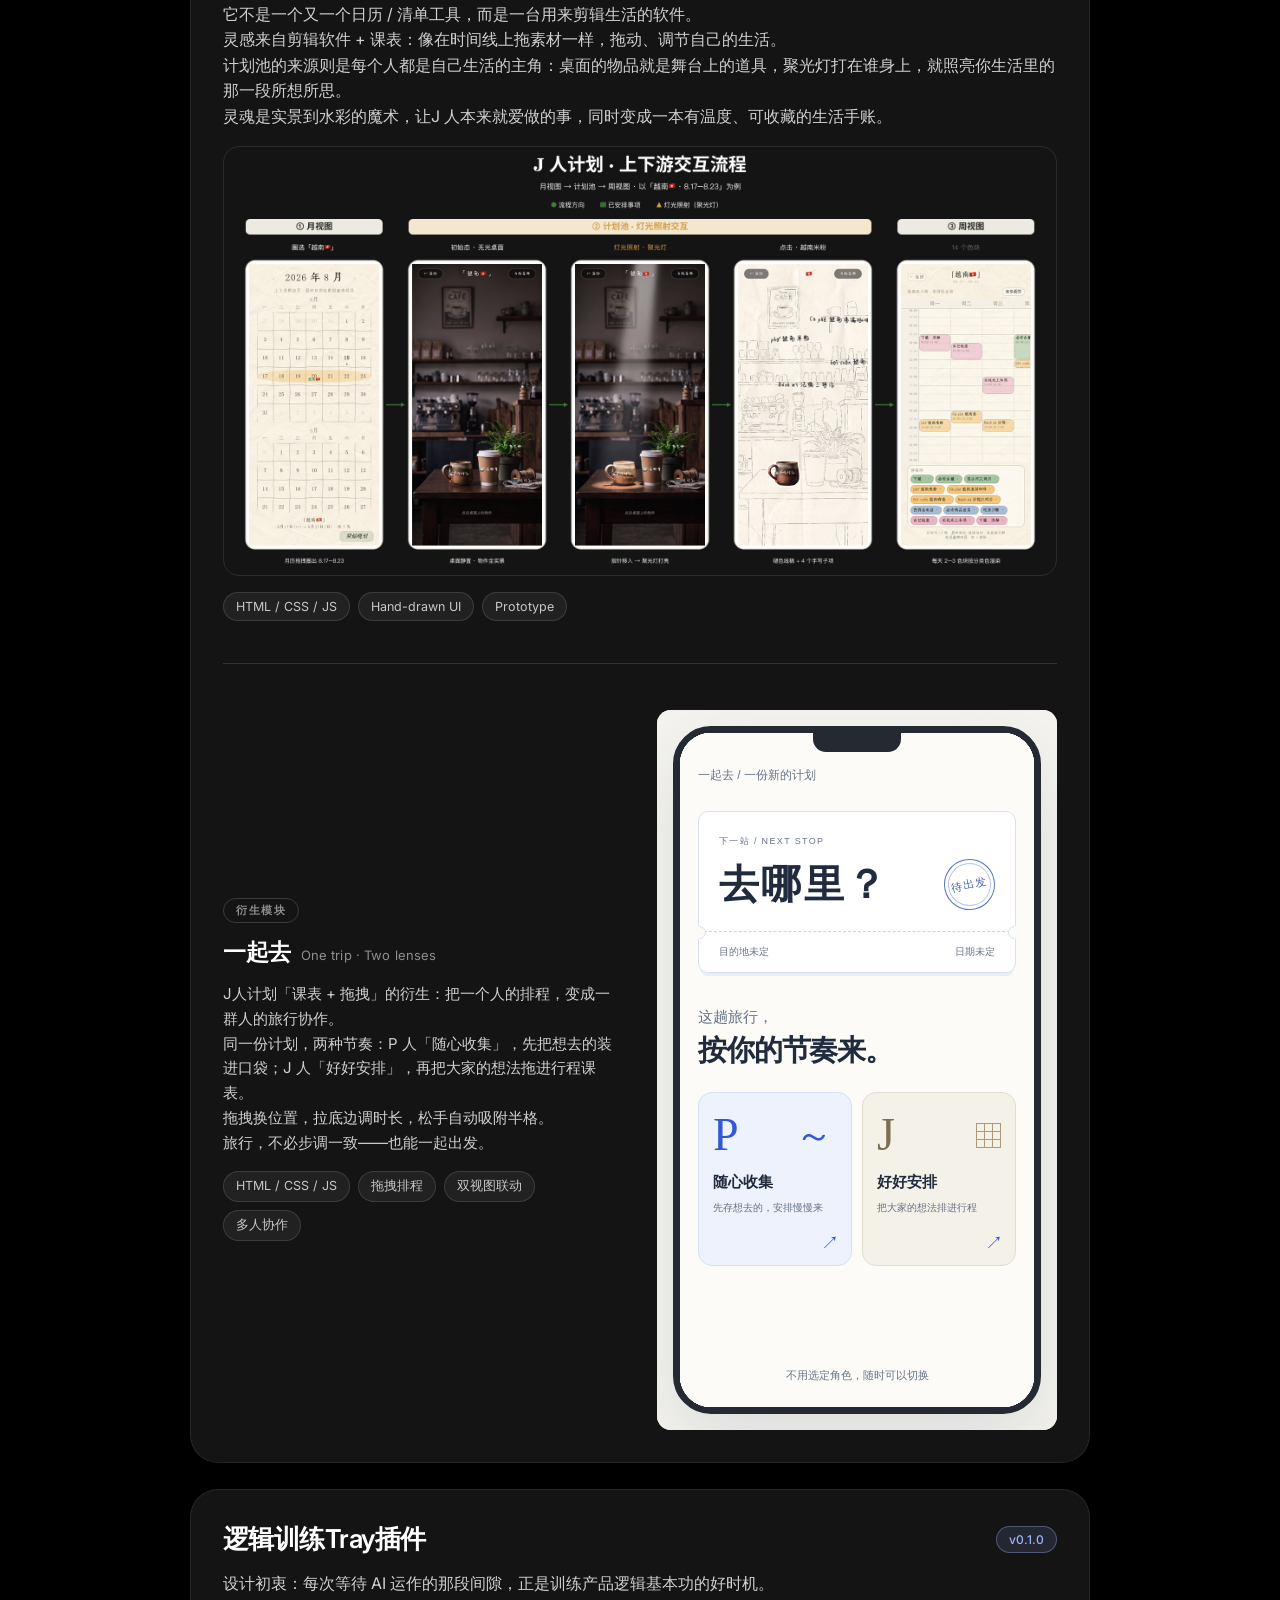
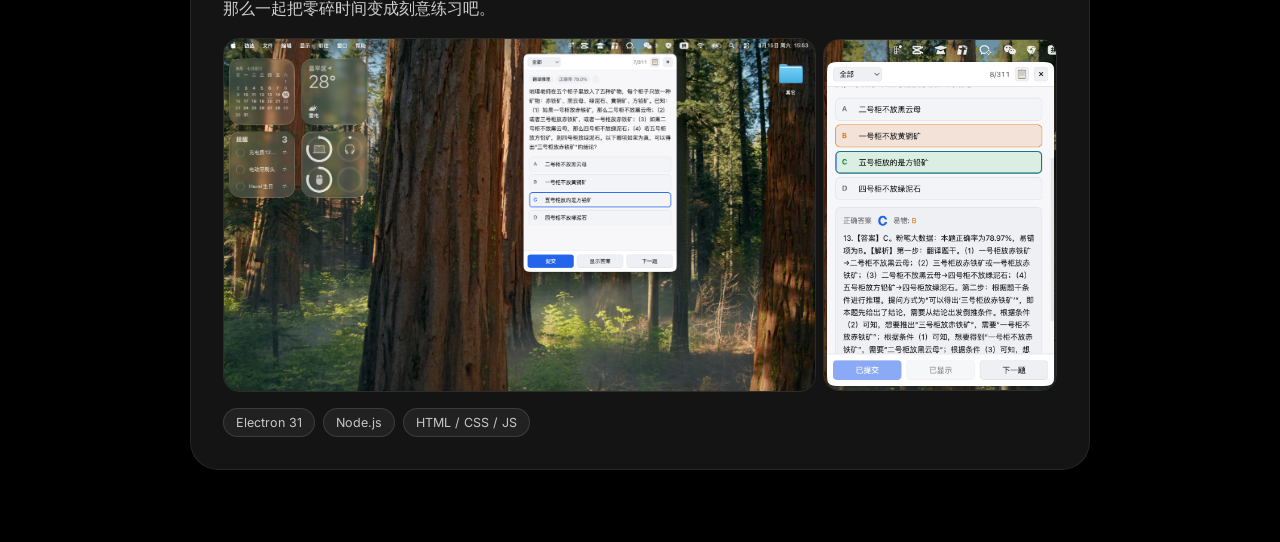
==== commit e72c4ee9: "一起去衍生模块：操作动画嵌入 + 交互流程SVG" ====
--- a/product.html
+++ b/product.html
@@ -121,6 +121,35 @@
               <span>Hand-drawn UI</span>
               <span>Prototype</span>
             </div>
+
+            <!-- 衍生模块：一起去 -->
+            <div class="card-spinoff">
+              <div class="spinoff-body">
+                <div class="spinoff-info">
+                  <span class="spinoff-kicker">衍生模块</span>
+                  <h3 class="spinoff-title">一起去<span class="spinoff-sub">One trip · Two lenses</span></h3>
+                  <p class="spinoff-tagline">
+                    J人计划「课表 + 拖拽」的衍生：把一个人的排程，变成一群人的旅行协作。<br />
+                    同一份计划，两种节奏：P 人「随心收集」，先把想去的装进口袋；J 人「好好安排」，再把大家的想法拖进行程课表。<br />
+                    拖拽换位置，拉底边调时长，松手自动吸附半格。<br />
+                    旅行，不必步调一致——也能一起出发。
+                  </p>
+                  <div class="card-tags spinoff-tags">
+                    <span>HTML / CSS / JS</span>
+                    <span>拖拽排程</span>
+                    <span>双视图联动</span>
+                    <span>多人协作</span>
+                  </div>
+                </div>
+                <div class="spinoff-device">
+                  <iframe
+                    src="demo/yiqi/animation-embed.html"
+                    title="一起去操作动画演示"
+                    loading="lazy"
+                  ></iframe>
+                </div>
+              </div>
+            </div>
           </div>
         </article>
 
--- a/styles.css
+++ b/styles.css
@@ -892,6 +892,84 @@
 
 .card-screens--flow {
   grid-template-columns: 1fr;
+}
+
+/* ===== 衍生模块（J人计划 → 一起去） ===== */
+.card-spinoff {
+  margin-top: clamp(20px, 2.6vw, 28px);
+  padding-top: clamp(20px, 2.6vw, 28px);
+  border-top: 1px solid rgba(255, 255, 255, 0.12);
+}
+
+.spinoff-kicker {
+  display: inline-block;
+  padding: 4px 12px;
+  border: 1px solid rgba(255, 255, 255, 0.16);
+  border-radius: 999px;
+  font-size: 11px;
+  font-weight: 600;
+  letter-spacing: 0.14em;
+  text-transform: uppercase;
+  color: var(--muted);
+}
+
+.spinoff-title {
+  margin-top: 14px;
+  font-family: var(--font-sans);
+  font-size: clamp(19px, 2.2vw, 23px);
+  font-weight: 600;
+  letter-spacing: -0.02em;
+  color: #fff;
+}
+
+.spinoff-sub {
+  margin-left: 10px;
+  font-size: 13px;
+  font-weight: 400;
+  letter-spacing: 0.01em;
+  color: var(--muted);
+}
+
+.spinoff-tagline {
+  margin-top: 14px;
+  font-size: clamp(13px, 1.5vw, 15px);
+  line-height: 1.65;
+  color: #d0d0d0;
+}
+
+.spinoff-body {
+  display: grid;
+  grid-template-columns: minmax(0, 1fr) 400px;
+  gap: clamp(24px, 3vw, 40px);
+  align-items: center;
+  margin-top: 18px;
+}
+
+.spinoff-info {
+  min-width: 0;
+}
+
+.spinoff-device iframe {
+  display: block;
+  width: 100%;
+  height: 720px;
+  border: 0;
+  border-radius: 14px;
+  background: #f4f3ef;
+}
+
+@media (max-width: 860px) {
+  .spinoff-body {
+    grid-template-columns: 1fr;
+  }
+
+  .spinoff-device iframe {
+    height: 620px;
+  }
+}
+
+.spinoff-tags {
+  margin-top: 16px;
 }
 
 .card-screens img {
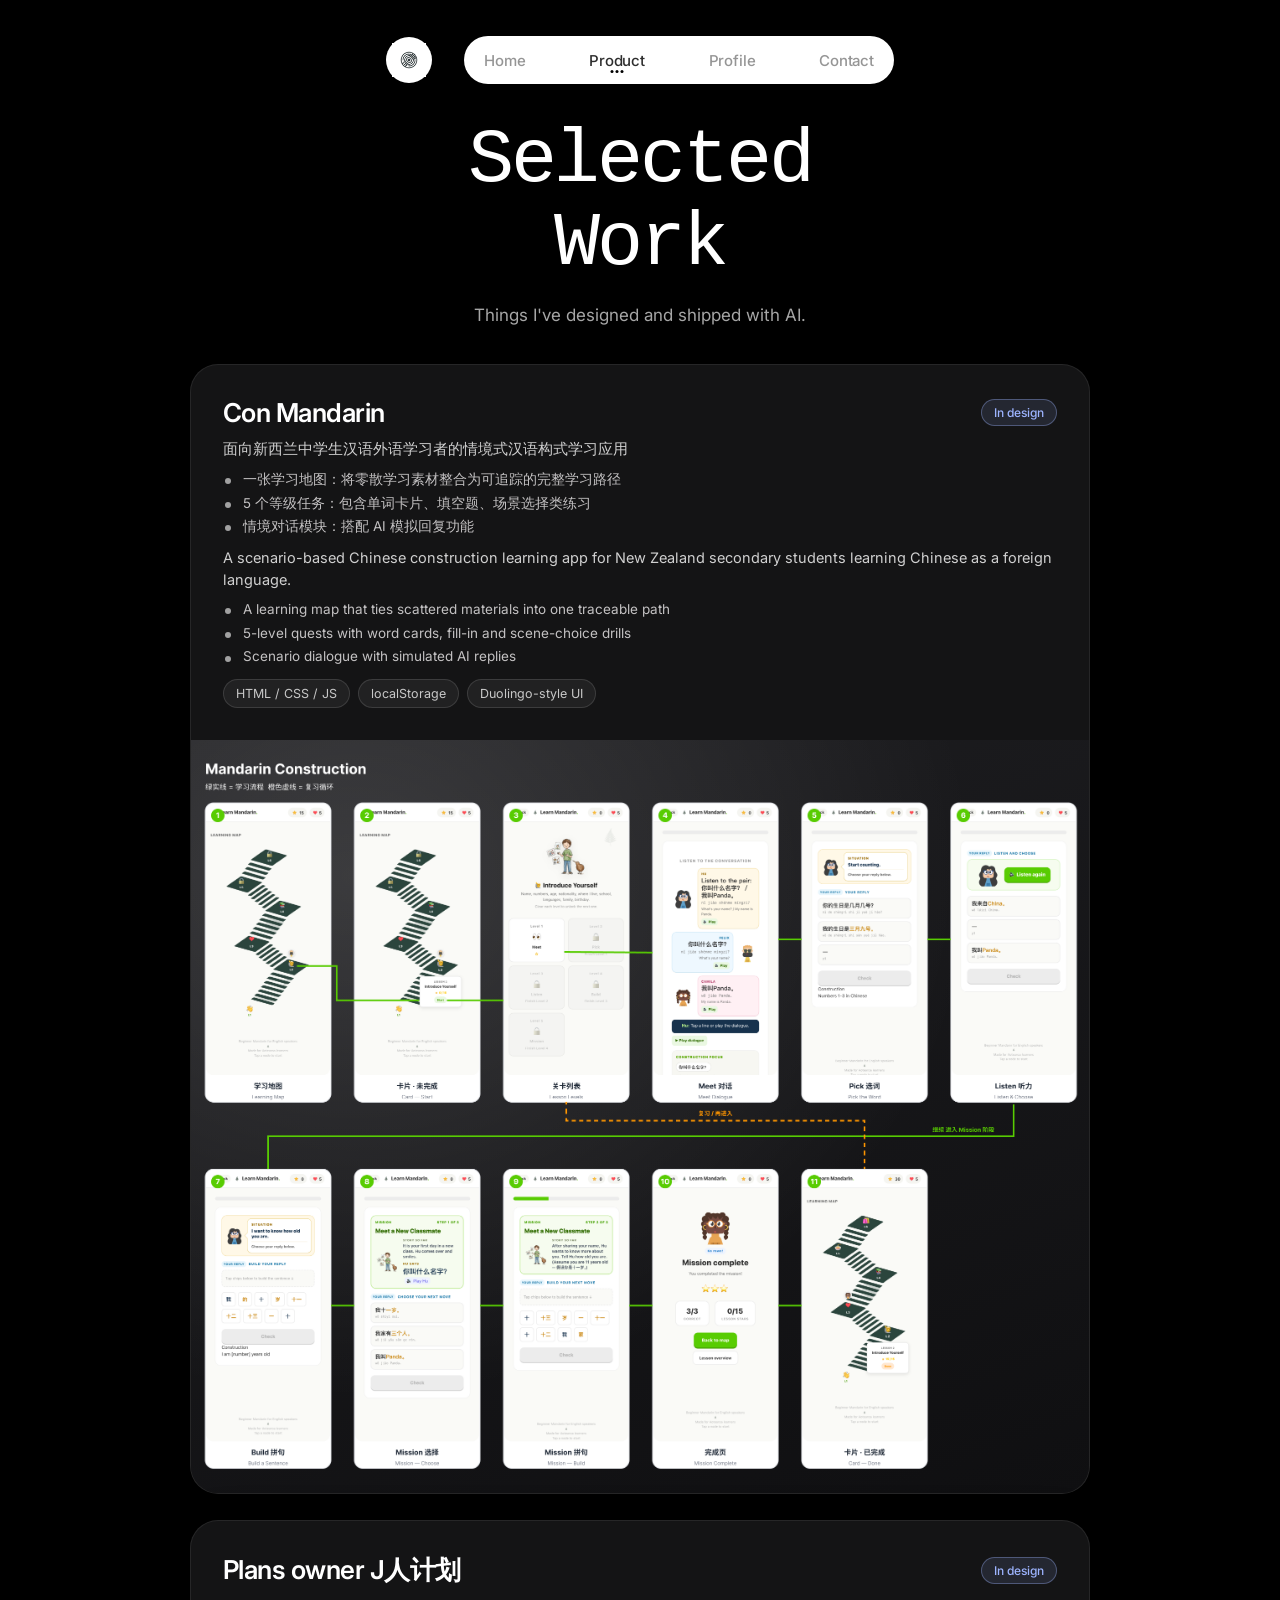
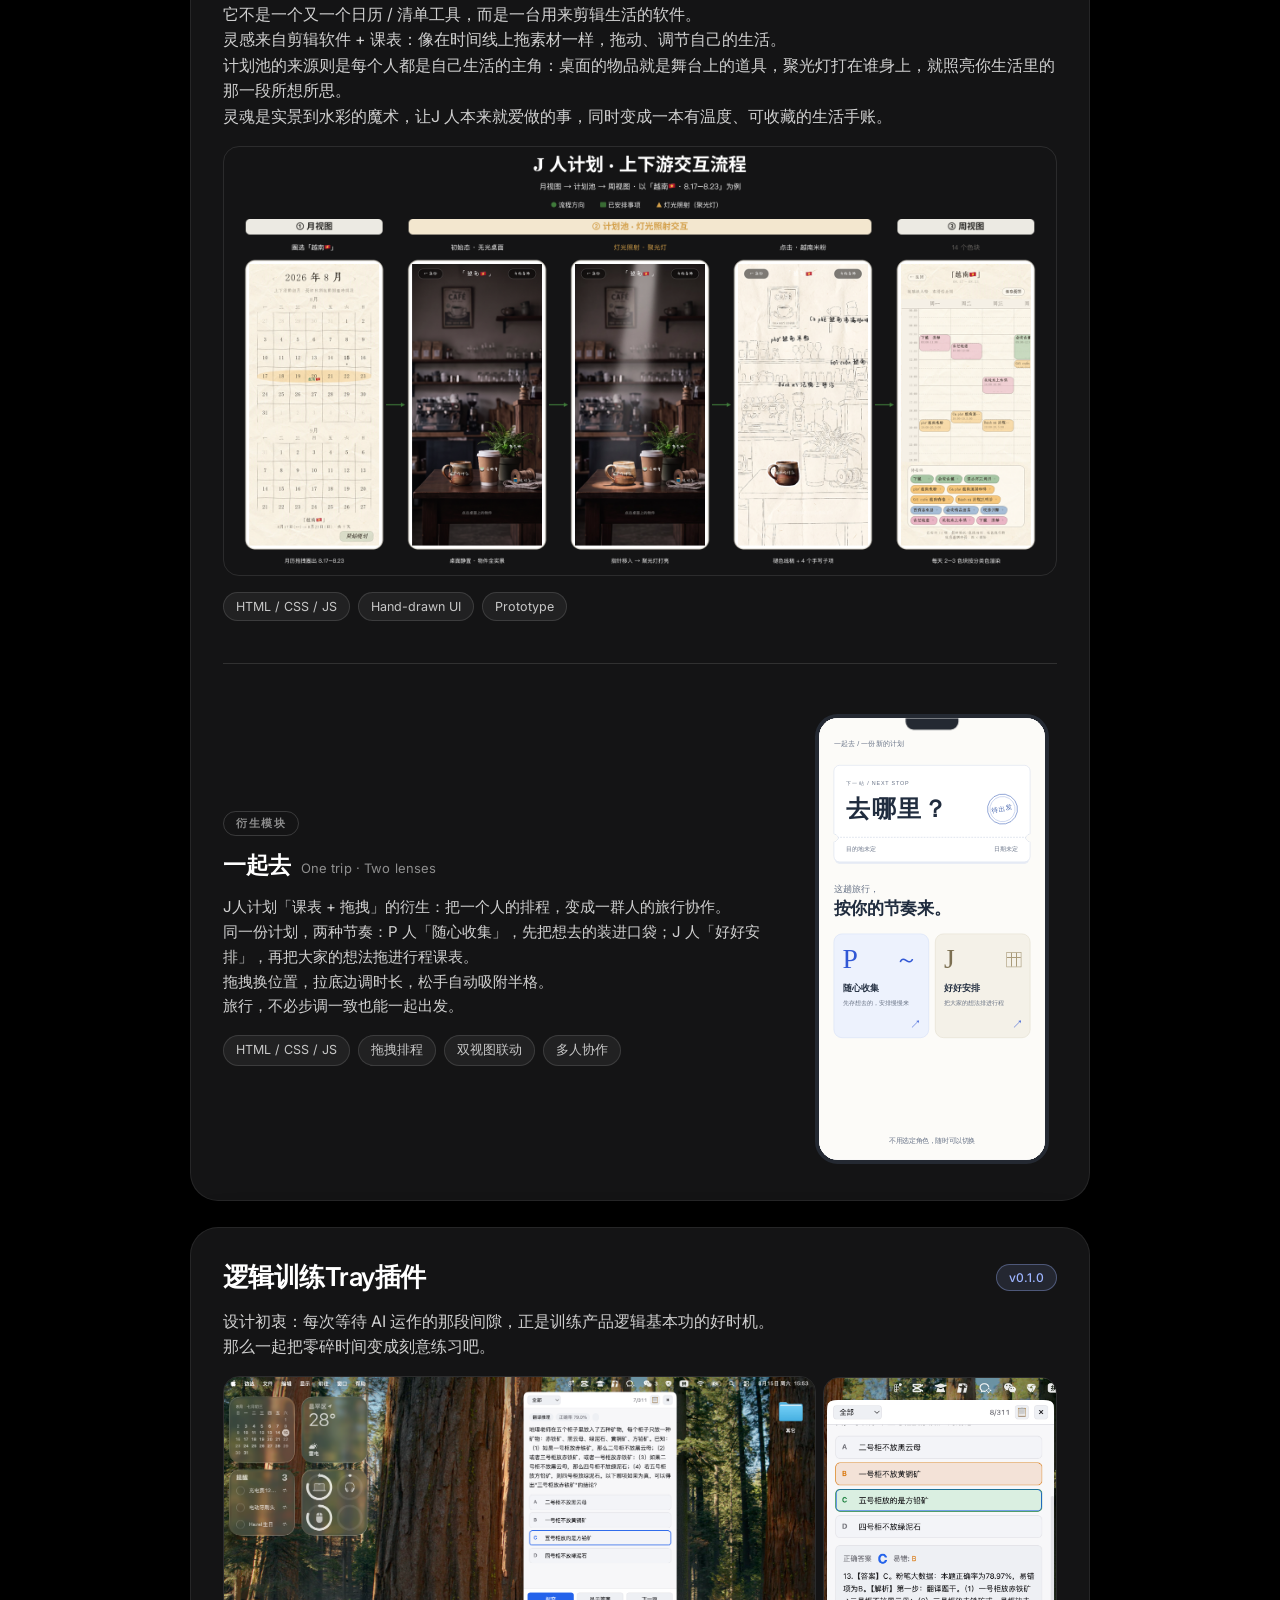
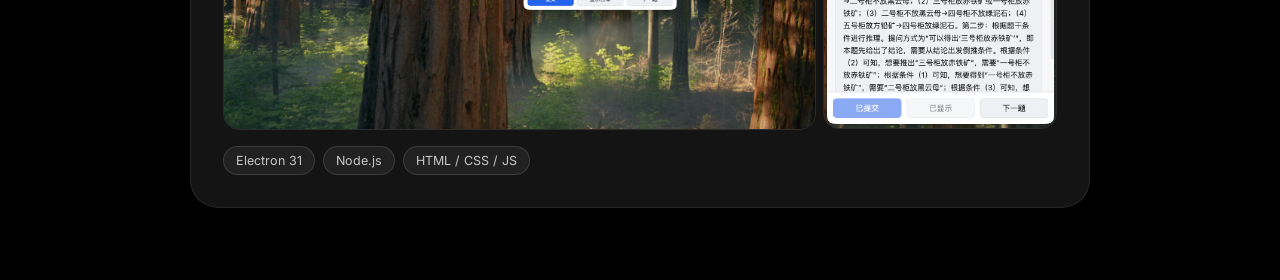
==== commit 4b748430: "一起去介绍：去掉破折号" ====
--- a/product.html
+++ b/product.html
@@ -132,7 +132,7 @@
                     J人计划「课表 + 拖拽」的衍生：把一个人的排程，变成一群人的旅行协作。<br />
                     同一份计划，两种节奏：P 人「随心收集」，先把想去的装进口袋；J 人「好好安排」，再把大家的想法拖进行程课表。<br />
                     拖拽换位置，拉底边调时长，松手自动吸附半格。<br />
-                    旅行，不必步调一致——也能一起出发。
+                    旅行，不必步调一致也能一起出发。
                   </p>
                   <div class="card-tags spinoff-tags">
                     <span>HTML / CSS / JS</span>
--- a/styles.css
+++ b/styles.css
@@ -939,7 +939,7 @@
 
 .spinoff-body {
   display: grid;
-  grid-template-columns: minmax(0, 1fr) 400px;
+  grid-template-columns: minmax(0, 1fr) 250px;
   gap: clamp(24px, 3vw, 40px);
   align-items: center;
   margin-top: 18px;
@@ -952,10 +952,9 @@
 .spinoff-device iframe {
   display: block;
   width: 100%;
-  height: 720px;
+  height: 458px;
   border: 0;
-  border-radius: 14px;
-  background: #f4f3ef;
+  background: transparent;
 }
 
 @media (max-width: 860px) {
@@ -964,7 +963,7 @@
   }
 
   .spinoff-device iframe {
-    height: 620px;
+    height: 458px;
   }
 }
 
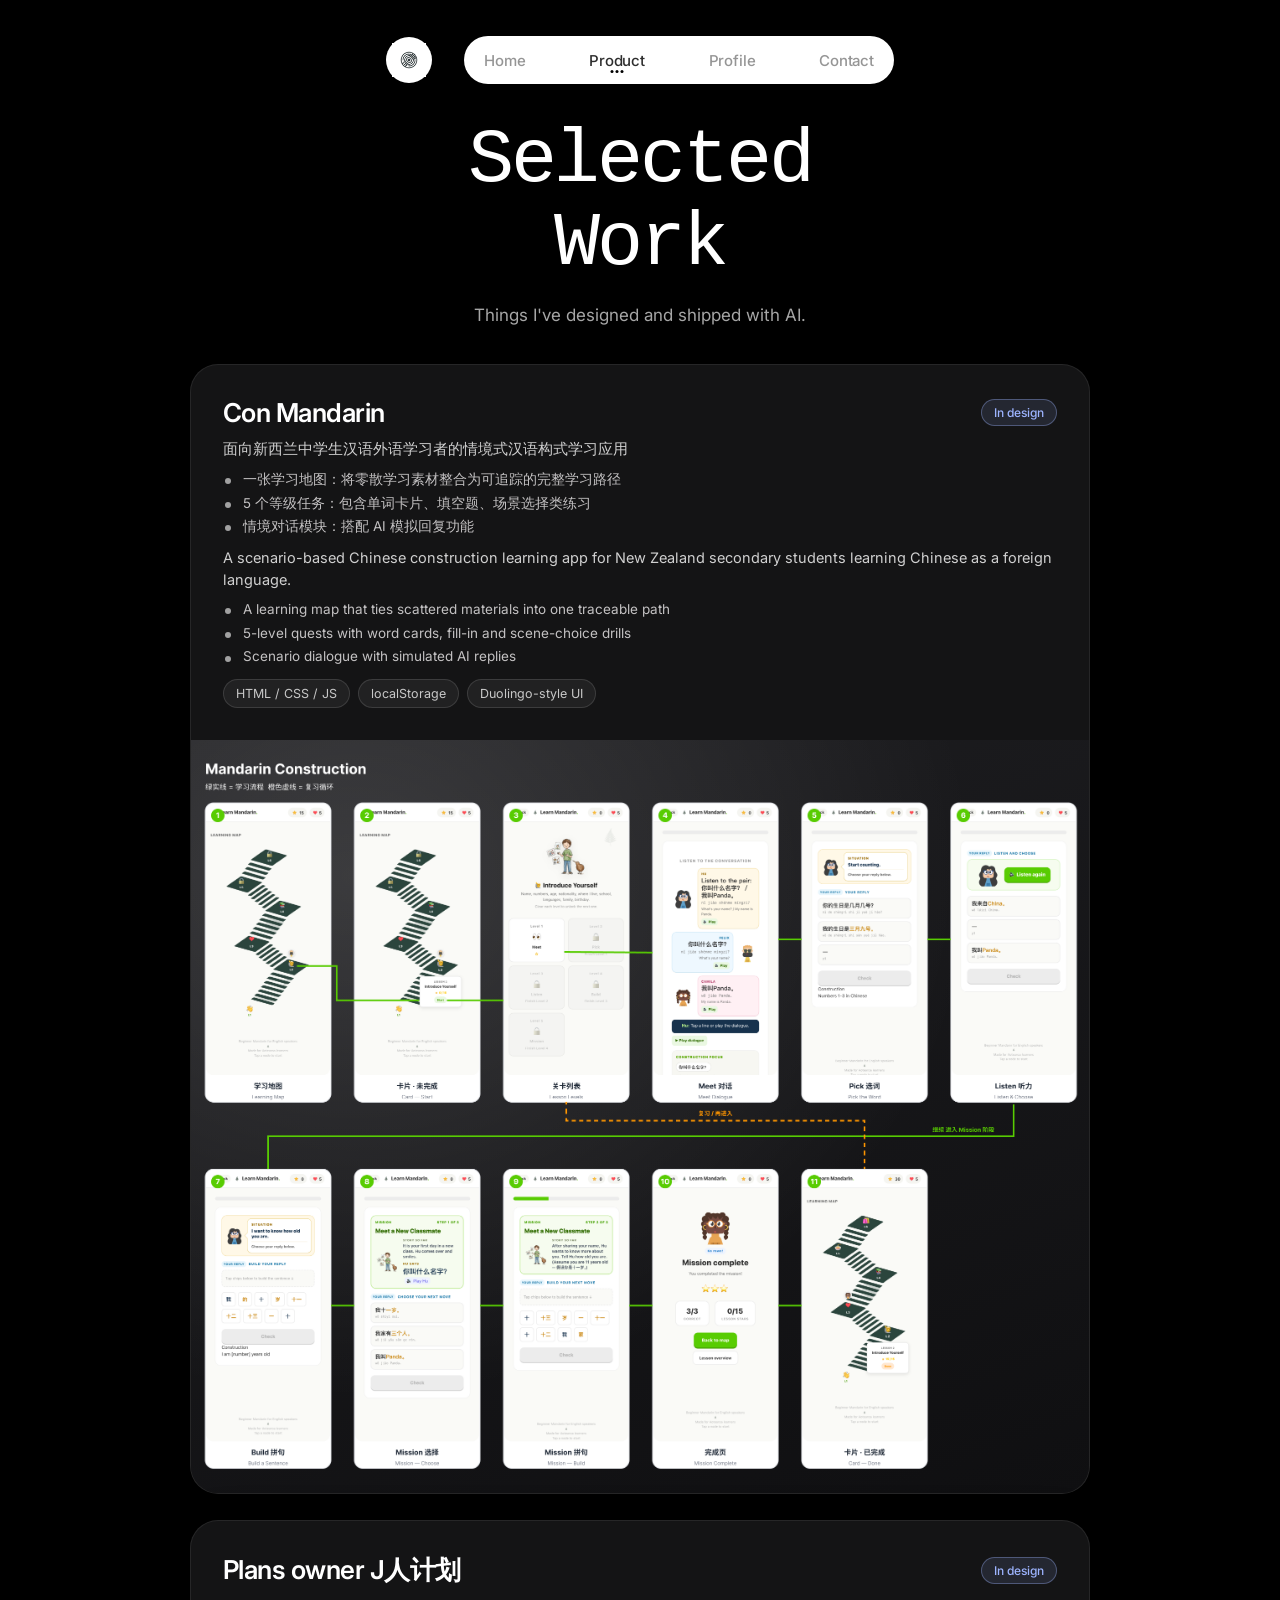
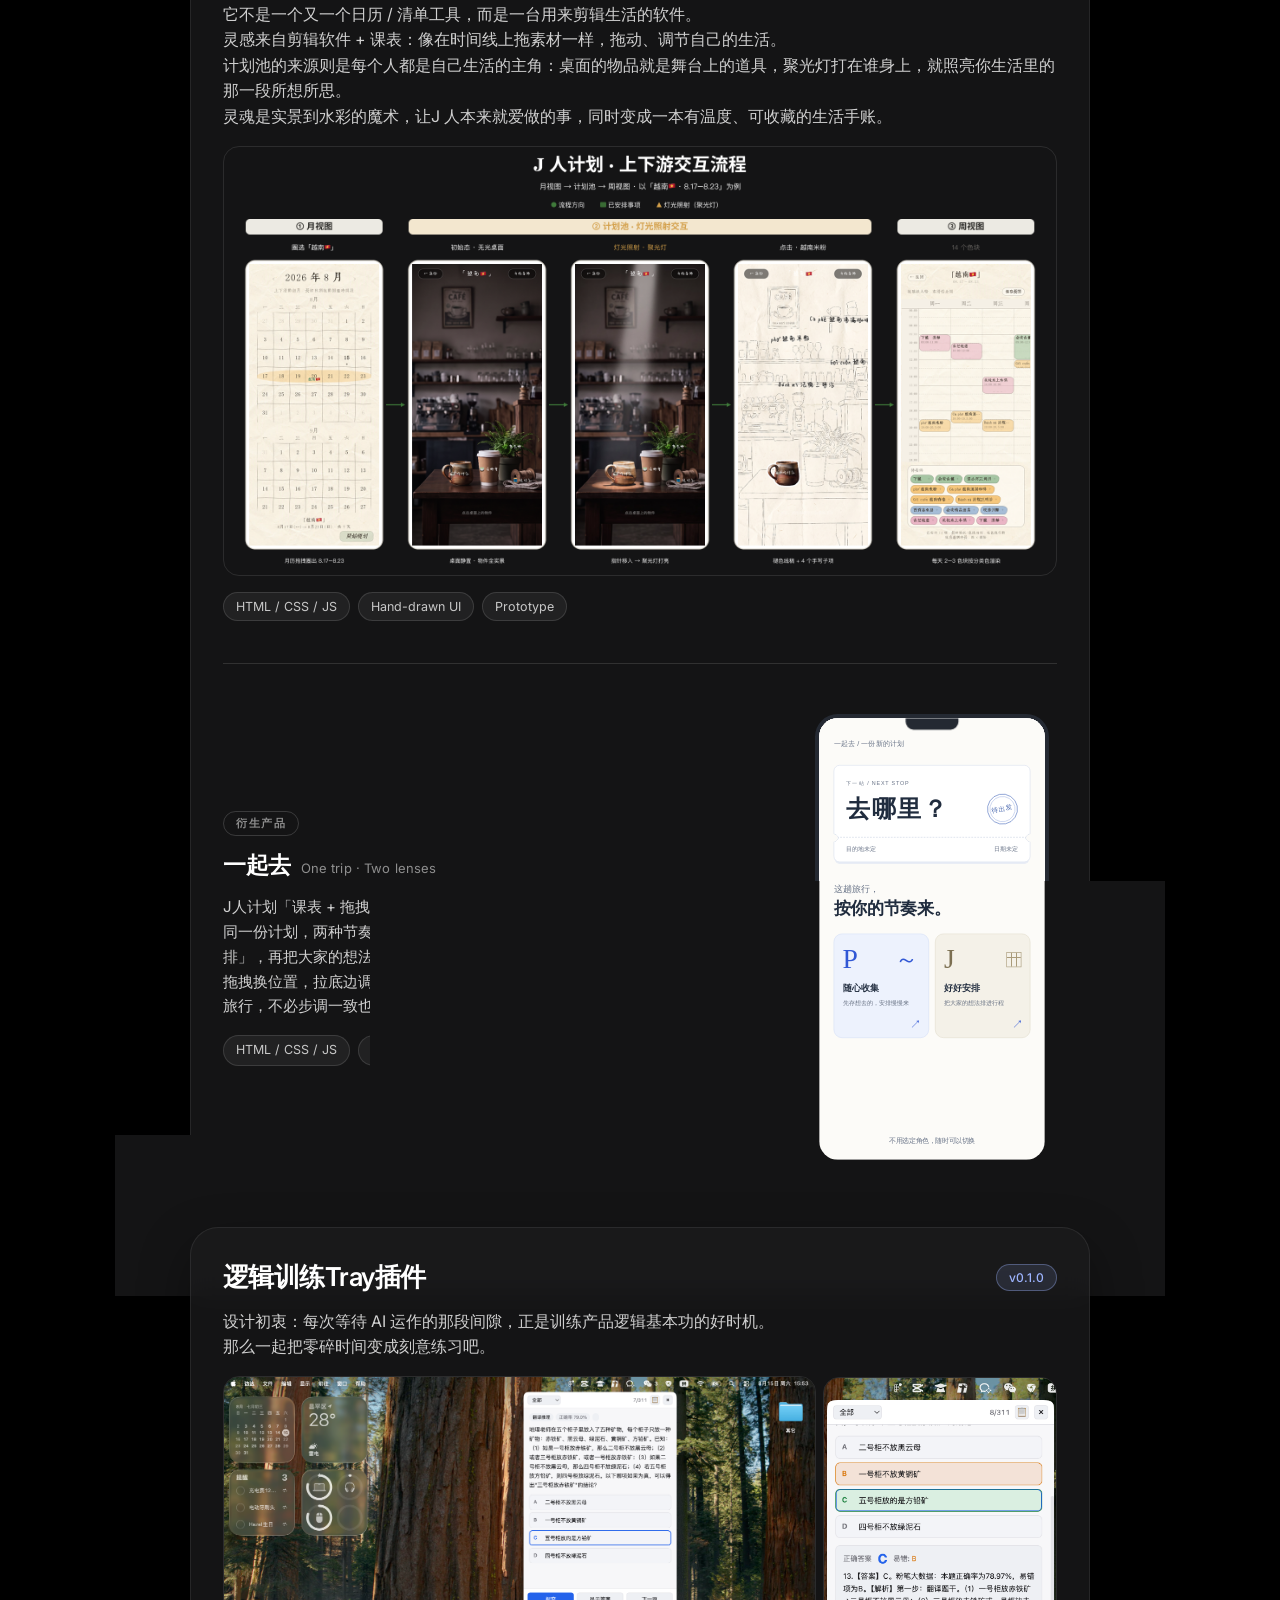
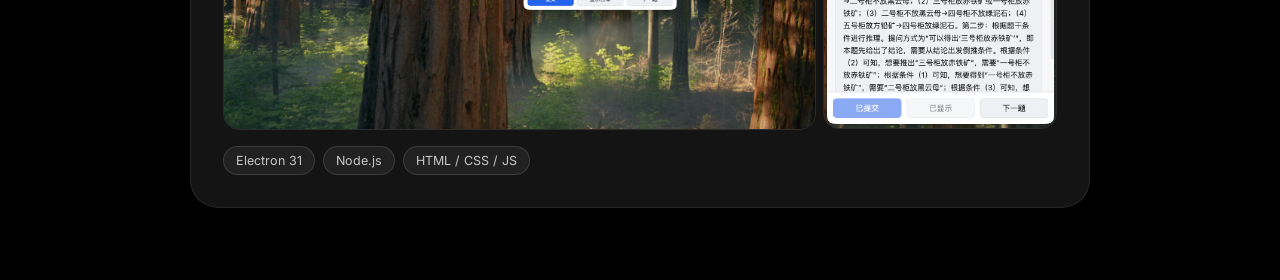
==== commit 1371840a: "文案：衍生模块→衍生产品" ====
--- a/product.html
+++ b/product.html
@@ -126,7 +126,7 @@
             <div class="card-spinoff">
               <div class="spinoff-body">
                 <div class="spinoff-info">
-                  <span class="spinoff-kicker">衍生模块</span>
+                  <span class="spinoff-kicker">衍生产品</span>
                   <h3 class="spinoff-title">一起去<span class="spinoff-sub">One trip · Two lenses</span></h3>
                   <p class="spinoff-tagline">
                     J人计划「课表 + 拖拽」的衍生：把一个人的排程，变成一群人的旅行协作。<br />
